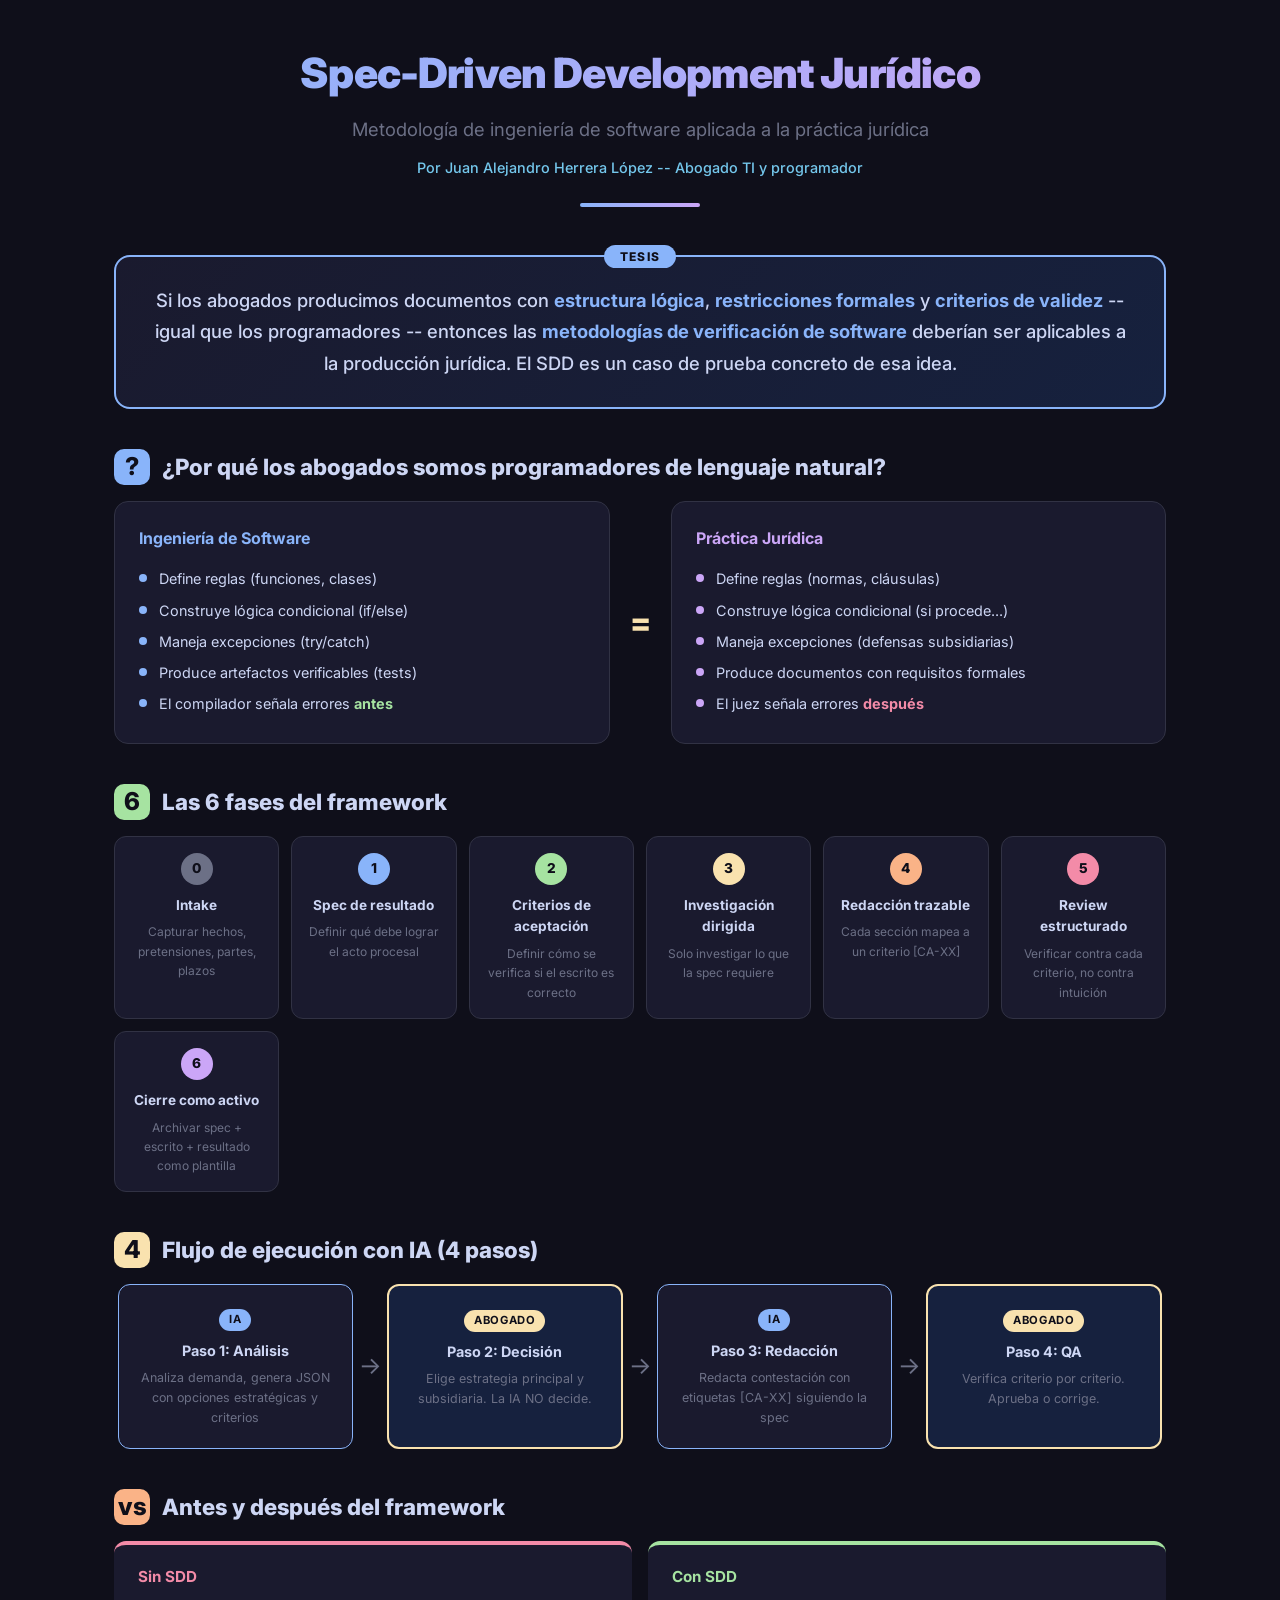
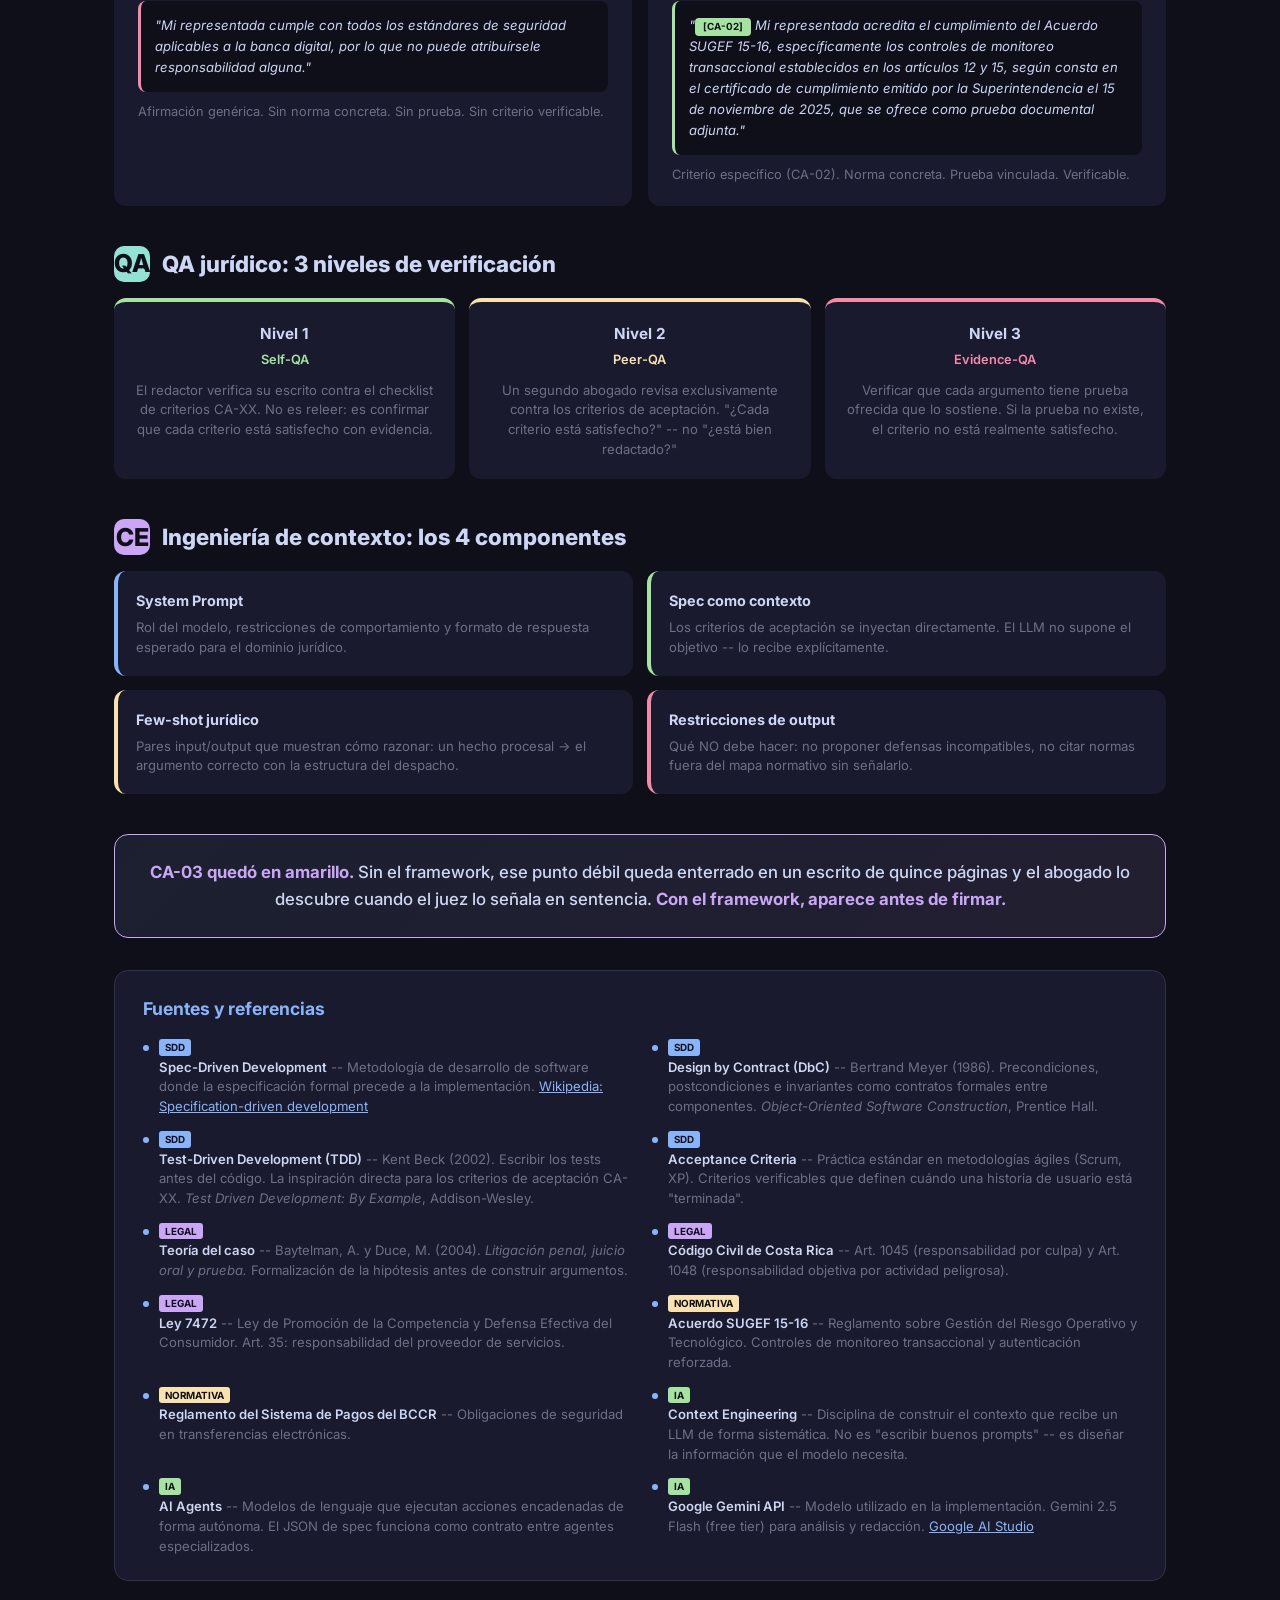
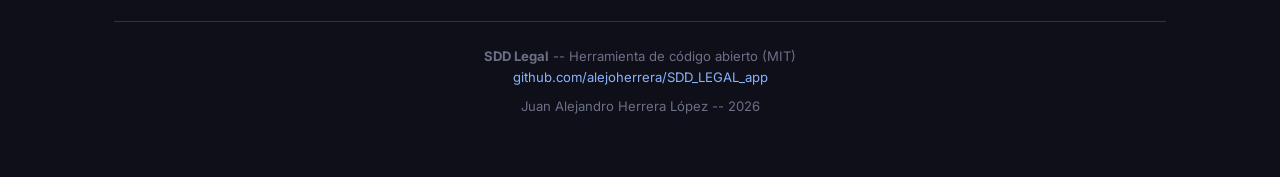
==== infografia_sdd.html @ 8a050e0b "Add detailed SDD infographic with sources Visual HTML infographic covering: thesis, software-law ana" ====
<!DOCTYPE html>
<html lang="es">
<head>
  <meta charset="UTF-8">
  <meta name="viewport" content="width=device-width, initial-scale=1.0">
  <title>Infografía: Spec-Driven Development Jurídico</title>
  <style>
    @import url('https://fonts.googleapis.com/css2?family=Inter:wght@300;400;500;600;700;800;900&display=swap');

    :root {
      --bg: #0f0f1a;
      --card: #1a1a2e;
      --card-alt: #16213e;
      --accent: #89b4fa;
      --accent2: #74c7ec;
      --green: #a6e3a1;
      --yellow: #f9e2af;
      --red: #f38ba8;
      --peach: #fab387;
      --mauve: #cba6f7;
      --teal: #94e2d5;
      --fg: #cdd6f4;
      --fg-dim: #6c7086;
      --border: #313244;
    }

    * { box-sizing: border-box; margin: 0; padding: 0; }

    body {
      font-family: 'Inter', system-ui, sans-serif;
      background: var(--bg);
      color: var(--fg);
      line-height: 1.6;
    }

    .infographic {
      max-width: 1100px;
      margin: 0 auto;
      padding: 40px 24px 60px;
    }

    /* ---- HEADER ---- */
    .header {
      text-align: center;
      margin-bottom: 48px;
      position: relative;
    }

    .header::after {
      content: '';
      display: block;
      width: 120px;
      height: 4px;
      background: linear-gradient(90deg, var(--accent), var(--mauve));
      margin: 24px auto 0;
      border-radius: 2px;
    }

    .header h1 {
      font-size: 2.6em;
      font-weight: 900;
      background: linear-gradient(135deg, var(--accent), var(--mauve));
      -webkit-background-clip: text;
      -webkit-text-fill-color: transparent;
      background-clip: text;
      letter-spacing: -0.02em;
    }

    .header .subtitle {
      font-size: 1.15em;
      color: var(--fg-dim);
      margin-top: 8px;
      font-weight: 400;
    }

    .header .author {
      font-size: 0.9em;
      color: var(--accent2);
      margin-top: 12px;
      font-weight: 500;
    }

    /* ---- SECTION ---- */
    .section {
      margin-bottom: 40px;
    }

    .section-title {
      font-size: 1.4em;
      font-weight: 800;
      margin-bottom: 16px;
      display: flex;
      align-items: center;
      gap: 12px;
    }

    .section-title .icon {
      width: 36px;
      height: 36px;
      border-radius: 10px;
      display: flex;
      align-items: center;
      justify-content: center;
      font-size: 1.1em;
      font-weight: 800;
      flex-shrink: 0;
    }

    /* ---- THESIS BOX ---- */
    .thesis-box {
      background: linear-gradient(135deg, #1a1a2e, #16213e);
      border: 2px solid var(--accent);
      border-radius: 16px;
      padding: 28px 32px;
      margin-bottom: 40px;
      text-align: center;
      position: relative;
    }

    .thesis-box::before {
      content: 'TESIS';
      position: absolute;
      top: -12px;
      left: 50%;
      transform: translateX(-50%);
      background: var(--accent);
      color: var(--bg);
      padding: 2px 16px;
      border-radius: 20px;
      font-size: 0.75em;
      font-weight: 800;
      letter-spacing: 0.1em;
    }

    .thesis-box p {
      font-size: 1.15em;
      font-weight: 500;
      line-height: 1.7;
    }

    .thesis-box strong {
      color: var(--accent);
    }

    /* ---- ANALOGY ---- */
    .analogy {
      display: grid;
      grid-template-columns: 1fr auto 1fr;
      gap: 20px;
      align-items: center;
      margin-bottom: 40px;
    }

    .analogy-card {
      background: var(--card);
      border-radius: 14px;
      padding: 24px;
      border: 1px solid var(--border);
    }

    .analogy-card h3 {
      font-size: 1em;
      font-weight: 700;
      margin-bottom: 12px;
    }

    .analogy-card ul {
      list-style: none;
      font-size: 0.9em;
    }

    .analogy-card ul li {
      padding: 4px 0;
      padding-left: 20px;
      position: relative;
    }

    .analogy-card ul li::before {
      content: '';
      position: absolute;
      left: 0;
      top: 11px;
      width: 8px;
      height: 8px;
      border-radius: 50%;
    }

    .analogy-card.dev ul li::before { background: var(--accent); }
    .analogy-card.law ul li::before { background: var(--mauve); }

    .analogy-equals {
      font-size: 2em;
      font-weight: 800;
      color: var(--yellow);
      text-align: center;
    }

    /* ---- PHASES ---- */
    .phases {
      display: grid;
      grid-template-columns: repeat(auto-fit, minmax(150px, 1fr));
      gap: 12px;
      margin-bottom: 8px;
    }

    .phase-card {
      background: var(--card);
      border-radius: 12px;
      padding: 16px;
      border: 1px solid var(--border);
      text-align: center;
      position: relative;
      transition: transform 0.2s;
    }

    .phase-card:hover { transform: translateY(-3px); }

    .phase-num {
      width: 32px;
      height: 32px;
      border-radius: 50%;
      display: flex;
      align-items: center;
      justify-content: center;
      font-weight: 800;
      font-size: 0.85em;
      margin: 0 auto 10px;
    }

    .phase-card h4 {
      font-size: 0.85em;
      font-weight: 700;
      margin-bottom: 6px;
    }

    .phase-card p {
      font-size: 0.75em;
      color: var(--fg-dim);
    }

    .phase-card:nth-child(1) .phase-num { background: var(--fg-dim); color: var(--bg); }
    .phase-card:nth-child(2) .phase-num { background: var(--accent); color: var(--bg); }
    .phase-card:nth-child(3) .phase-num { background: var(--green); color: var(--bg); }
    .phase-card:nth-child(4) .phase-num { background: var(--yellow); color: var(--bg); }
    .phase-card:nth-child(5) .phase-num { background: var(--peach); color: var(--bg); }
    .phase-card:nth-child(6) .phase-num { background: var(--red); color: var(--bg); }
    .phase-card:nth-child(7) .phase-num { background: var(--mauve); color: var(--bg); }

    /* ---- FLOW ---- */
    .flow {
      display: flex;
      align-items: stretch;
      gap: 0;
      margin: 0;
      flex-wrap: nowrap;
      overflow-x: auto;
    }

    .flow-step {
      flex: 1;
      min-width: 160px;
      padding: 20px 16px;
      text-align: center;
      position: relative;
      border-radius: 12px;
      margin: 0 4px;
    }

    .flow-step.ai { background: var(--card); border: 1px solid var(--accent); }
    .flow-step.human { background: var(--card-alt); border: 2px solid var(--yellow); }

    .flow-step .flow-badge {
      display: inline-block;
      padding: 2px 10px;
      border-radius: 20px;
      font-size: 0.7em;
      font-weight: 700;
      letter-spacing: 0.05em;
      margin-bottom: 8px;
    }

    .flow-step.ai .flow-badge { background: var(--accent); color: var(--bg); }
    .flow-step.human .flow-badge { background: var(--yellow); color: var(--bg); }

    .flow-step h4 { font-size: 0.9em; margin-bottom: 6px; }
    .flow-step p { font-size: 0.78em; color: var(--fg-dim); }

    .flow-arrow {
      display: flex;
      align-items: center;
      font-size: 1.5em;
      color: var(--fg-dim);
      padding: 0 2px;
      flex-shrink: 0;
    }

    /* ---- QA LEVELS ---- */
    .qa-levels {
      display: grid;
      grid-template-columns: repeat(3, 1fr);
      gap: 14px;
    }

    .qa-card {
      background: var(--card);
      border-radius: 12px;
      padding: 20px;
      border-top: 4px solid;
      text-align: center;
    }

    .qa-card:nth-child(1) { border-color: var(--green); }
    .qa-card:nth-child(2) { border-color: var(--yellow); }
    .qa-card:nth-child(3) { border-color: var(--red); }

    .qa-card h4 {
      font-size: 0.95em;
      font-weight: 700;
      margin-bottom: 4px;
    }

    .qa-card .qa-name {
      font-size: 0.8em;
      font-weight: 600;
      margin-bottom: 10px;
    }

    .qa-card:nth-child(1) .qa-name { color: var(--green); }
    .qa-card:nth-child(2) .qa-name { color: var(--yellow); }
    .qa-card:nth-child(3) .qa-name { color: var(--red); }

    .qa-card p {
      font-size: 0.82em;
      color: var(--fg-dim);
      line-height: 1.5;
    }

    /* ---- COMPARISON ---- */
    .comparison {
      display: grid;
      grid-template-columns: 1fr 1fr;
      gap: 16px;
    }

    .comp-card {
      background: var(--card);
      border-radius: 12px;
      padding: 20px 24px;
      border-top: 4px solid;
    }

    .comp-card.bad { border-color: var(--red); }
    .comp-card.good { border-color: var(--green); }

    .comp-card h4 {
      font-size: 0.95em;
      font-weight: 700;
      margin-bottom: 12px;
    }

    .comp-card.bad h4 { color: var(--red); }
    .comp-card.good h4 { color: var(--green); }

    .comp-card .example {
      background: var(--bg);
      border-radius: 8px;
      padding: 14px;
      font-size: 0.82em;
      line-height: 1.6;
      border-left: 3px solid var(--border);
      font-style: italic;
    }

    .comp-card.bad .example { border-left-color: var(--red); }
    .comp-card.good .example { border-left-color: var(--green); }

    .comp-card .tag {
      display: inline-block;
      padding: 1px 8px;
      border-radius: 4px;
      font-size: 0.75em;
      font-weight: 700;
      font-style: normal;
      background: var(--green);
      color: var(--bg);
    }

    /* ---- CONTEXT ENGINEERING ---- */
    .ce-grid {
      display: grid;
      grid-template-columns: repeat(2, 1fr);
      gap: 14px;
    }

    .ce-card {
      background: var(--card);
      border-radius: 12px;
      padding: 18px;
      border-left: 4px solid;
    }

    .ce-card:nth-child(1) { border-color: var(--accent); }
    .ce-card:nth-child(2) { border-color: var(--green); }
    .ce-card:nth-child(3) { border-color: var(--yellow); }
    .ce-card:nth-child(4) { border-color: var(--red); }

    .ce-card h4 {
      font-size: 0.9em;
      font-weight: 700;
      margin-bottom: 6px;
    }

    .ce-card p {
      font-size: 0.82em;
      color: var(--fg-dim);
      line-height: 1.5;
    }

    /* ---- KEY INSIGHT ---- */
    .insight {
      background: linear-gradient(135deg, rgba(137,180,250,0.1), rgba(203,166,247,0.1));
      border: 1px solid var(--mauve);
      border-radius: 14px;
      padding: 24px 28px;
      margin: 32px 0;
      text-align: center;
    }

    .insight p {
      font-size: 1.05em;
      font-weight: 500;
    }

    .insight strong { color: var(--mauve); }

    /* ---- SOURCES ---- */
    .sources {
      background: var(--card);
      border-radius: 14px;
      padding: 24px 28px;
      border: 1px solid var(--border);
    }

    .sources h3 {
      font-size: 1.1em;
      font-weight: 700;
      margin-bottom: 14px;
      color: var(--accent);
    }

    .sources-grid {
      display: grid;
      grid-template-columns: repeat(2, 1fr);
      gap: 12px 24px;
    }

    .source-item {
      font-size: 0.82em;
      line-height: 1.5;
      padding-left: 16px;
      position: relative;
      color: var(--fg-dim);
    }

    .source-item::before {
      content: '';
      position: absolute;
      left: 0;
      top: 8px;
      width: 6px;
      height: 6px;
      border-radius: 50%;
      background: var(--accent);
    }

    .source-item strong {
      color: var(--fg);
      font-weight: 600;
    }

    .source-item .source-cat {
      display: inline-block;
      padding: 1px 6px;
      border-radius: 3px;
      font-size: 0.75em;
      font-weight: 700;
      margin-bottom: 2px;
    }

    .cat-sdd { background: var(--accent); color: var(--bg); }
    .cat-legal { background: var(--mauve); color: var(--bg); }
    .cat-ia { background: var(--green); color: var(--bg); }
    .cat-norm { background: var(--yellow); color: var(--bg); }

    /* ---- FOOTER ---- */
    .footer {
      text-align: center;
      margin-top: 40px;
      padding-top: 24px;
      border-top: 1px solid var(--border);
      color: var(--fg-dim);
      font-size: 0.82em;
    }

    .footer a { color: var(--accent); text-decoration: none; }
    .footer a:hover { text-decoration: underline; }

    /* ---- RESPONSIVE ---- */
    @media (max-width: 768px) {
      .analogy { grid-template-columns: 1fr; }
      .analogy-equals { transform: rotate(90deg); }
      .comparison { grid-template-columns: 1fr; }
      .qa-levels { grid-template-columns: 1fr; }
      .ce-grid { grid-template-columns: 1fr; }
      .sources-grid { grid-template-columns: 1fr; }
      .flow { flex-direction: column; }
      .flow-arrow { transform: rotate(90deg); justify-content: center; }
      .header h1 { font-size: 1.8em; }
    }

    /* ---- PRINT ---- */
    @media print {
      body { background: #fff; color: #1a1a1a; }
      .infographic { padding: 20px 0; }
      .header h1 { -webkit-text-fill-color: #1a1a2e; }
      .thesis-box, .insight { border-color: #333; }
      .phase-card, .qa-card, .ce-card, .comp-card, .analogy-card, .sources {
        background: #f5f5f5;
        border-color: #ccc;
      }
    }
  </style>
</head>
<body>
  <div class="infographic">

    <!-- HEADER -->
    <div class="header">
      <h1>Spec-Driven Development Jurídico</h1>
      <p class="subtitle">Metodología de ingeniería de software aplicada a la práctica jurídica</p>
      <p class="author">Por Juan Alejandro Herrera López -- Abogado TI y programador</p>
    </div>

    <!-- THESIS -->
    <div class="thesis-box">
      <p>Si los abogados producimos documentos con <strong>estructura lógica</strong>,
        <strong>restricciones formales</strong> y <strong>criterios de validez</strong>
        -- igual que los programadores -- entonces las <strong>metodologías de verificación
        de software</strong> deberían ser aplicables a la producción jurídica.
        El SDD es un caso de prueba concreto de esa idea.</p>
    </div>

    <!-- ANALOGY -->
    <div class="section">
      <div class="section-title">
        <span class="icon" style="background:var(--accent);color:var(--bg);">?</span>
        ¿Por qué los abogados somos programadores de lenguaje natural?
      </div>
      <div class="analogy">
        <div class="analogy-card dev">
          <h3 style="color:var(--accent)">Ingeniería de Software</h3>
          <ul>
            <li>Define reglas (funciones, clases)</li>
            <li>Construye lógica condicional (if/else)</li>
            <li>Maneja excepciones (try/catch)</li>
            <li>Produce artefactos verificables (tests)</li>
            <li>El compilador señala errores <strong style="color:var(--green)">antes</strong></li>
          </ul>
        </div>
        <div class="analogy-equals">=</div>
        <div class="analogy-card law">
          <h3 style="color:var(--mauve)">Práctica Jurídica</h3>
          <ul>
            <li>Define reglas (normas, cláusulas)</li>
            <li>Construye lógica condicional (si procede...)</li>
            <li>Maneja excepciones (defensas subsidiarias)</li>
            <li>Produce documentos con requisitos formales</li>
            <li>El juez señala errores <strong style="color:var(--red)">después</strong></li>
          </ul>
        </div>
      </div>
    </div>

    <!-- 6 PHASES -->
    <div class="section">
      <div class="section-title">
        <span class="icon" style="background:var(--green);color:var(--bg);">6</span>
        Las 6 fases del framework
      </div>
      <div class="phases">
        <div class="phase-card">
          <div class="phase-num">0</div>
          <h4>Intake</h4>
          <p>Capturar hechos, pretensiones, partes, plazos</p>
        </div>
        <div class="phase-card">
          <div class="phase-num">1</div>
          <h4>Spec de resultado</h4>
          <p>Definir qué debe lograr el acto procesal</p>
        </div>
        <div class="phase-card">
          <div class="phase-num">2</div>
          <h4>Criterios de aceptación</h4>
          <p>Definir cómo se verifica si el escrito es correcto</p>
        </div>
        <div class="phase-card">
          <div class="phase-num">3</div>
          <h4>Investigación dirigida</h4>
          <p>Solo investigar lo que la spec requiere</p>
        </div>
        <div class="phase-card">
          <div class="phase-num">4</div>
          <h4>Redacción trazable</h4>
          <p>Cada sección mapea a un criterio [CA-XX]</p>
        </div>
        <div class="phase-card">
          <div class="phase-num">5</div>
          <h4>Review estructurado</h4>
          <p>Verificar contra cada criterio, no contra intuición</p>
        </div>
        <div class="phase-card">
          <div class="phase-num">6</div>
          <h4>Cierre como activo</h4>
          <p>Archivar spec + escrito + resultado como plantilla</p>
        </div>
      </div>
    </div>

    <!-- FLOW WITH AI -->
    <div class="section">
      <div class="section-title">
        <span class="icon" style="background:var(--yellow);color:var(--bg);">4</span>
        Flujo de ejecución con IA (4 pasos)
      </div>
      <div class="flow">
        <div class="flow-step ai">
          <span class="flow-badge">IA</span>
          <h4>Paso 1: Análisis</h4>
          <p>Analiza demanda, genera JSON con opciones estratégicas y criterios</p>
        </div>
        <div class="flow-arrow">-></div>
        <div class="flow-step human">
          <span class="flow-badge">ABOGADO</span>
          <h4>Paso 2: Decisión</h4>
          <p>Elige estrategia principal y subsidiaria. La IA NO decide.</p>
        </div>
        <div class="flow-arrow">-></div>
        <div class="flow-step ai">
          <span class="flow-badge">IA</span>
          <h4>Paso 3: Redacción</h4>
          <p>Redacta contestación con etiquetas [CA-XX] siguiendo la spec</p>
        </div>
        <div class="flow-arrow">-></div>
        <div class="flow-step human">
          <span class="flow-badge">ABOGADO</span>
          <h4>Paso 4: QA</h4>
          <p>Verifica criterio por criterio. Aprueba o corrige.</p>
        </div>
      </div>
    </div>

    <!-- BEFORE/AFTER -->
    <div class="section">
      <div class="section-title">
        <span class="icon" style="background:var(--peach);color:var(--bg);">vs</span>
        Antes y después del framework
      </div>
      <div class="comparison">
        <div class="comp-card bad">
          <h4>Sin SDD</h4>
          <div class="example">
            "Mi representada cumple con todos los estándares de
            seguridad aplicables a la banca digital, por lo que
            no puede atribuírsele responsabilidad alguna."
          </div>
          <p style="font-size:0.8em;color:var(--fg-dim);margin-top:10px">
            Afirmación genérica. Sin norma concreta. Sin prueba. Sin criterio verificable.
          </p>
        </div>
        <div class="comp-card good">
          <h4>Con SDD</h4>
          <div class="example">
            "<span class="tag">[CA-02]</span> Mi representada acredita el cumplimiento
            del Acuerdo SUGEF 15-16, específicamente los controles de monitoreo
            transaccional establecidos en los artículos 12 y 15, según consta en
            el certificado de cumplimiento emitido por la Superintendencia el
            15 de noviembre de 2025, que se ofrece como prueba documental adjunta."
          </div>
          <p style="font-size:0.8em;color:var(--fg-dim);margin-top:10px">
            Criterio específico (CA-02). Norma concreta. Prueba vinculada. Verificable.
          </p>
        </div>
      </div>
    </div>

    <!-- QA LEVELS -->
    <div class="section">
      <div class="section-title">
        <span class="icon" style="background:var(--teal);color:var(--bg);">QA</span>
        QA jurídico: 3 niveles de verificación
      </div>
      <div class="qa-levels">
        <div class="qa-card">
          <h4>Nivel 1</h4>
          <div class="qa-name">Self-QA</div>
          <p>El redactor verifica su escrito contra el checklist de criterios CA-XX.
            No es releer: es confirmar que cada criterio está satisfecho con evidencia.</p>
        </div>
        <div class="qa-card">
          <h4>Nivel 2</h4>
          <div class="qa-name">Peer-QA</div>
          <p>Un segundo abogado revisa exclusivamente contra los criterios de aceptación.
            "¿Cada criterio está satisfecho?" -- no "¿está bien redactado?"</p>
        </div>
        <div class="qa-card">
          <h4>Nivel 3</h4>
          <div class="qa-name">Evidence-QA</div>
          <p>Verificar que cada argumento tiene prueba ofrecida que lo sostiene.
            Si la prueba no existe, el criterio no está realmente satisfecho.</p>
        </div>
      </div>
    </div>

    <!-- CONTEXT ENGINEERING -->
    <div class="section">
      <div class="section-title">
        <span class="icon" style="background:var(--mauve);color:var(--bg);">CE</span>
        Ingeniería de contexto: los 4 componentes
      </div>
      <div class="ce-grid">
        <div class="ce-card">
          <h4>System Prompt</h4>
          <p>Rol del modelo, restricciones de comportamiento y formato de respuesta esperado para el dominio jurídico.</p>
        </div>
        <div class="ce-card">
          <h4>Spec como contexto</h4>
          <p>Los criterios de aceptación se inyectan directamente. El LLM no supone el objetivo -- lo recibe explícitamente.</p>
        </div>
        <div class="ce-card">
          <h4>Few-shot jurídico</h4>
          <p>Pares input/output que muestran cómo razonar: un hecho procesal -> el argumento correcto con la estructura del despacho.</p>
        </div>
        <div class="ce-card">
          <h4>Restricciones de output</h4>
          <p>Qué NO debe hacer: no proponer defensas incompatibles, no citar normas fuera del mapa normativo sin señalarlo.</p>
        </div>
      </div>
    </div>

    <!-- KEY INSIGHT -->
    <div class="insight">
      <p><strong>CA-03 quedó en amarillo.</strong> Sin el framework, ese punto débil queda enterrado
        en un escrito de quince páginas y el abogado lo descubre cuando el juez lo señala en sentencia.
        <strong>Con el framework, aparece antes de firmar.</strong></p>
    </div>

    <!-- SOURCES -->
    <div class="sources">
      <h3>Fuentes y referencias</h3>
      <div class="sources-grid">
        <div class="source-item">
          <span class="source-cat cat-sdd">SDD</span><br>
          <strong>Spec-Driven Development</strong> -- Metodología de desarrollo de software donde la especificación formal precede a la implementación.
          <a href="https://en.wikipedia.org/wiki/Specification-driven_development" target="_blank" style="color:var(--accent)">Wikipedia: Specification-driven development</a>
        </div>
        <div class="source-item">
          <span class="source-cat cat-sdd">SDD</span><br>
          <strong>Design by Contract (DbC)</strong> -- Bertrand Meyer (1986). Precondiciones, postcondiciones e invariantes como contratos formales entre componentes.
          <em>Object-Oriented Software Construction</em>, Prentice Hall.
        </div>
        <div class="source-item">
          <span class="source-cat cat-sdd">SDD</span><br>
          <strong>Test-Driven Development (TDD)</strong> -- Kent Beck (2002). Escribir los tests antes del código. La inspiración directa para los criterios de aceptación CA-XX.
          <em>Test Driven Development: By Example</em>, Addison-Wesley.
        </div>
        <div class="source-item">
          <span class="source-cat cat-sdd">SDD</span><br>
          <strong>Acceptance Criteria</strong> -- Práctica estándar en metodologías ágiles (Scrum, XP). Criterios verificables que definen cuándo una historia de usuario está "terminada".
        </div>
        <div class="source-item">
          <span class="source-cat cat-legal">LEGAL</span><br>
          <strong>Teoría del caso</strong> -- Baytelman, A. y Duce, M. (2004). <em>Litigación penal, juicio oral y prueba.</em> Formalización de la hipótesis antes de construir argumentos.
        </div>
        <div class="source-item">
          <span class="source-cat cat-legal">LEGAL</span><br>
          <strong>Código Civil de Costa Rica</strong> -- Art. 1045 (responsabilidad por culpa) y Art. 1048 (responsabilidad objetiva por actividad peligrosa).
        </div>
        <div class="source-item">
          <span class="source-cat cat-legal">LEGAL</span><br>
          <strong>Ley 7472</strong> -- Ley de Promoción de la Competencia y Defensa Efectiva del Consumidor. Art. 35: responsabilidad del proveedor de servicios.
        </div>
        <div class="source-item">
          <span class="source-cat cat-norm">NORMATIVA</span><br>
          <strong>Acuerdo SUGEF 15-16</strong> -- Reglamento sobre Gestión del Riesgo Operativo y Tecnológico. Controles de monitoreo transaccional y autenticación reforzada.
        </div>
        <div class="source-item">
          <span class="source-cat cat-norm">NORMATIVA</span><br>
          <strong>Reglamento del Sistema de Pagos del BCCR</strong> -- Obligaciones de seguridad en transferencias electrónicas.
        </div>
        <div class="source-item">
          <span class="source-cat cat-ia">IA</span><br>
          <strong>Context Engineering</strong> -- Disciplina de construir el contexto que recibe un LLM de forma sistemática. No es "escribir buenos prompts" -- es diseñar la información que el modelo necesita.
        </div>
        <div class="source-item">
          <span class="source-cat cat-ia">IA</span><br>
          <strong>AI Agents</strong> -- Modelos de lenguaje que ejecutan acciones encadenadas de forma autónoma. El JSON de spec funciona como contrato entre agentes especializados.
        </div>
        <div class="source-item">
          <span class="source-cat cat-ia">IA</span><br>
          <strong>Google Gemini API</strong> -- Modelo utilizado en la implementación. Gemini 2.5 Flash (free tier) para análisis y redacción.
          <a href="https://aistudio.google.com" target="_blank" style="color:var(--accent)">Google AI Studio</a>
        </div>
      </div>
    </div>

    <!-- FOOTER -->
    <div class="footer">
      <p><strong>SDD Legal</strong> -- Herramienta de código abierto (MIT)</p>
      <p><a href="https://github.com/alejoherrera/SDD_LEGAL_app">github.com/alejoherrera/SDD_LEGAL_app</a></p>
      <p style="margin-top:8px">Juan Alejandro Herrera López -- 2026</p>
    </div>

  </div>
</body>
</html>
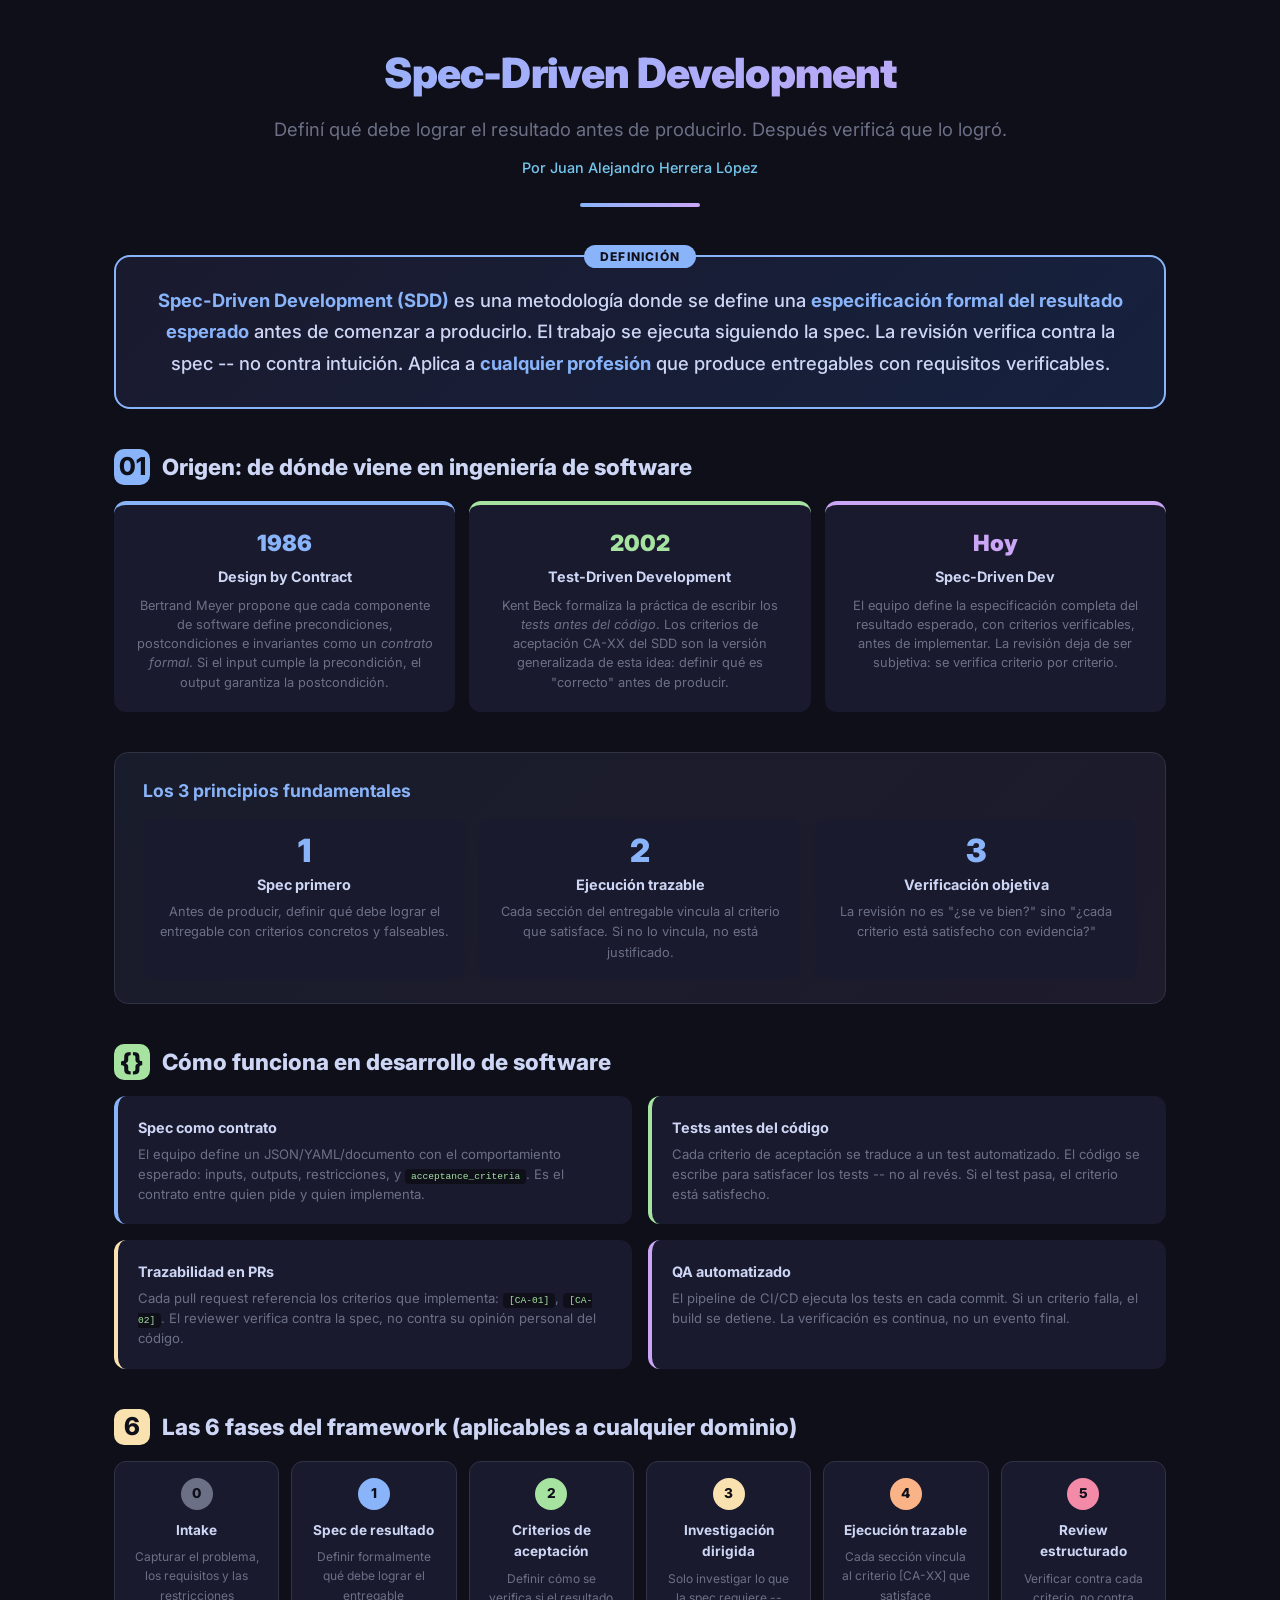
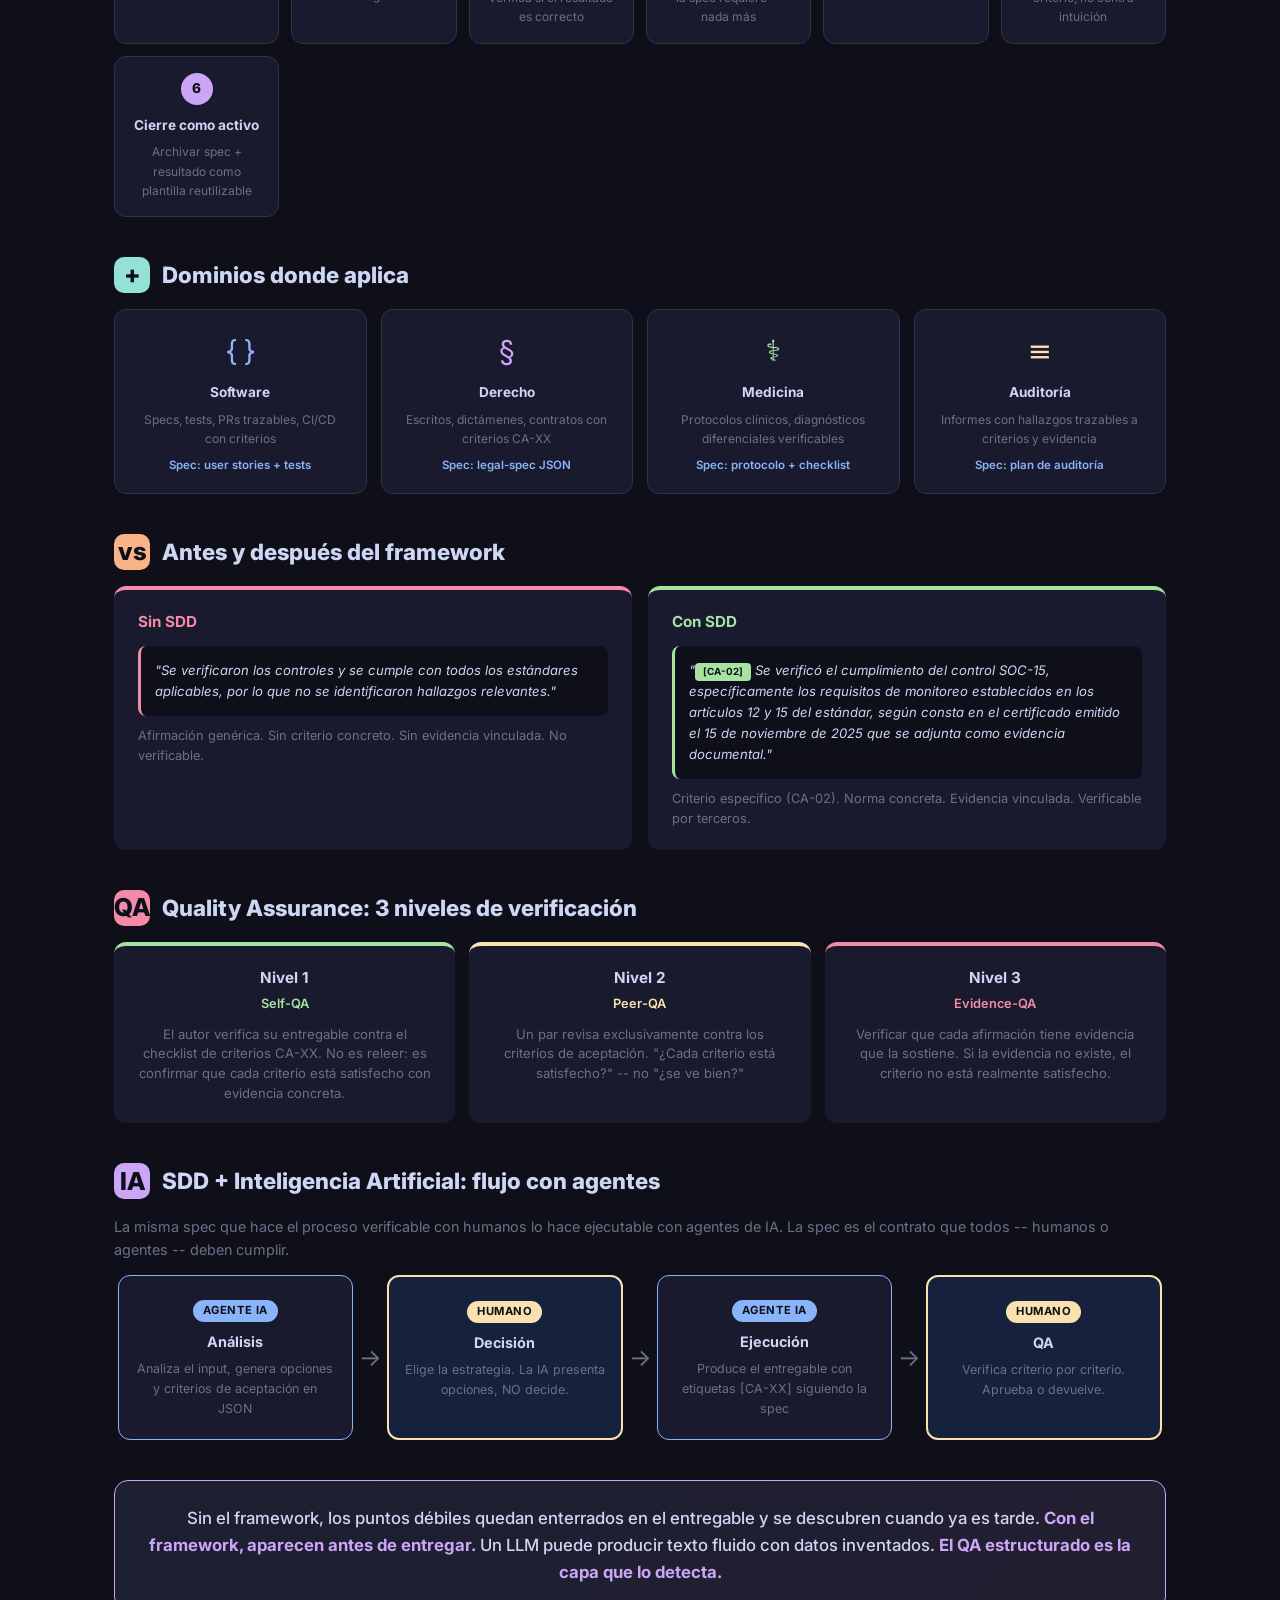
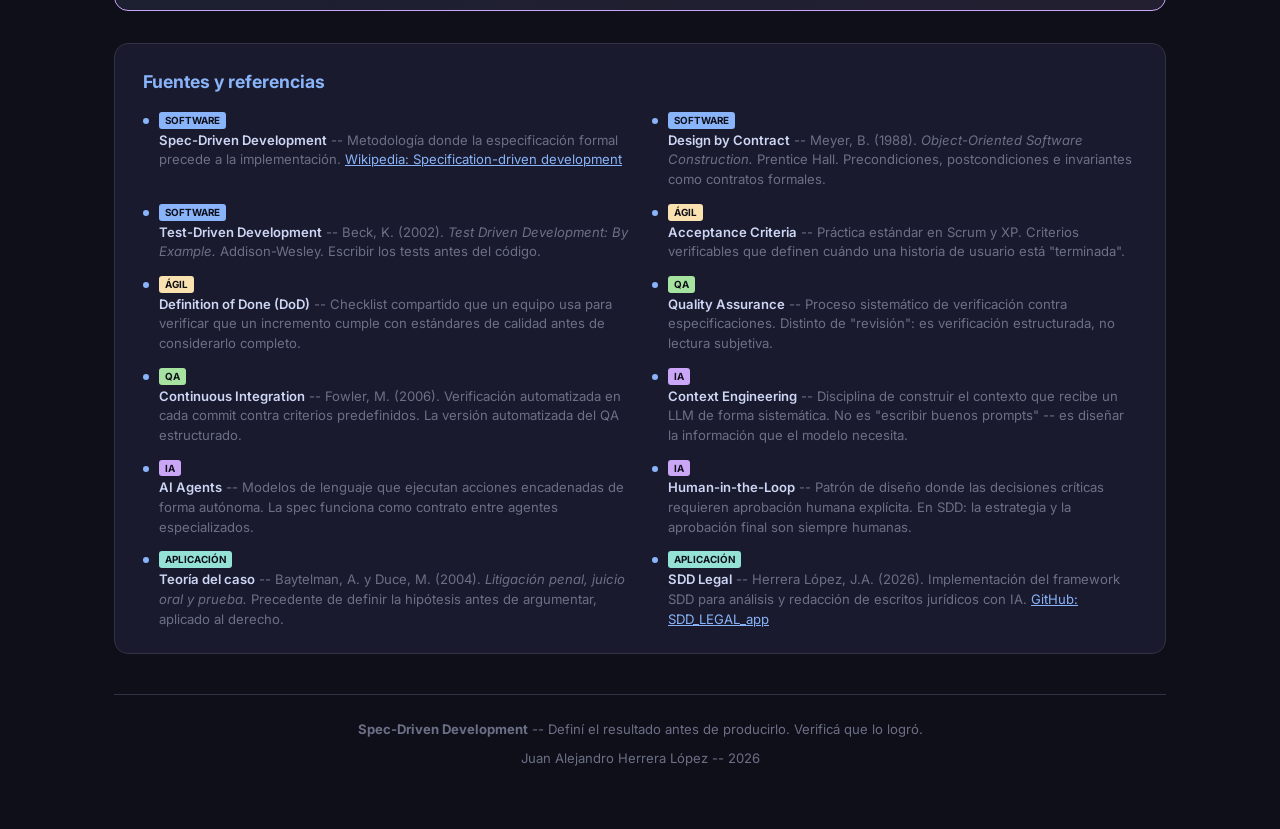
==== commit 1401f923: "Rewrite infographic as general SDD methodology for any profession No longer law-specific. Covers: or" ====
--- a/infografia_sdd.html
+++ b/infografia_sdd.html
@@ -3,7 +3,7 @@
 <head>
   <meta charset="UTF-8">
   <meta name="viewport" content="width=device-width, initial-scale=1.0">
-  <title>Infografía: Spec-Driven Development Jurídico</title>
+  <title>Infografía: ¿Qué es Spec-Driven Development?</title>
   <style>
     @import url('https://fonts.googleapis.com/css2?family=Inter:wght@300;400;500;600;700;800;900&display=swap');
 
@@ -106,8 +106,8 @@
       flex-shrink: 0;
     }
 
-    /* ---- THESIS BOX ---- */
-    .thesis-box {
+    /* ---- DEFINITION BOX ---- */
+    .def-box {
       background: linear-gradient(135deg, #1a1a2e, #16213e);
       border: 2px solid var(--accent);
       border-radius: 16px;
@@ -117,8 +117,8 @@
       position: relative;
     }
 
-    .thesis-box::before {
-      content: 'TESIS';
+    .def-box::before {
+      content: 'DEFINICIÓN';
       position: absolute;
       top: -12px;
       left: 50%;
@@ -132,67 +132,103 @@
       letter-spacing: 0.1em;
     }
 
-    .thesis-box p {
+    .def-box p {
       font-size: 1.15em;
       font-weight: 500;
       line-height: 1.7;
     }
 
-    .thesis-box strong {
+    .def-box strong {
       color: var(--accent);
     }
 
-    /* ---- ANALOGY ---- */
-    .analogy {
+    /* ---- ORIGIN TIMELINE ---- */
+    .origin-cards {
       display: grid;
-      grid-template-columns: 1fr auto 1fr;
-      gap: 20px;
-      align-items: center;
+      grid-template-columns: repeat(3, 1fr);
+      gap: 14px;
+      margin-bottom: 12px;
+    }
+
+    .origin-card {
+      background: var(--card);
+      border-radius: 12px;
+      padding: 20px;
+      border-top: 4px solid;
+      text-align: center;
+    }
+
+    .origin-card .year {
+      font-size: 1.4em;
+      font-weight: 900;
+      margin-bottom: 4px;
+    }
+
+    .origin-card h4 {
+      font-size: 0.9em;
+      font-weight: 700;
+      margin-bottom: 8px;
+    }
+
+    .origin-card p {
+      font-size: 0.8em;
+      color: var(--fg-dim);
+      line-height: 1.5;
+    }
+
+    .origin-card:nth-child(1) { border-color: var(--accent); }
+    .origin-card:nth-child(1) .year { color: var(--accent); }
+    .origin-card:nth-child(2) { border-color: var(--green); }
+    .origin-card:nth-child(2) .year { color: var(--green); }
+    .origin-card:nth-child(3) { border-color: var(--mauve); }
+    .origin-card:nth-child(3) .year { color: var(--mauve); }
+
+    /* ---- PRINCIPLE CARDS ---- */
+    .principle-box {
+      background: linear-gradient(135deg, rgba(137,180,250,0.08), rgba(203,166,247,0.08));
+      border: 1px solid var(--border);
+      border-radius: 14px;
+      padding: 24px 28px;
       margin-bottom: 40px;
     }
 
-    .analogy-card {
+    .principle-box h3 {
+      font-size: 1.1em;
+      font-weight: 700;
+      margin-bottom: 14px;
+      color: var(--accent);
+    }
+
+    .principles {
+      display: grid;
+      grid-template-columns: repeat(3, 1fr);
+      gap: 14px;
+    }
+
+    .principle {
+      text-align: center;
+      padding: 16px;
       background: var(--card);
-      border-radius: 14px;
-      padding: 24px;
-      border: 1px solid var(--border);
-    }
-
-    .analogy-card h3 {
-      font-size: 1em;
+      border-radius: 10px;
+    }
+
+    .principle .p-num {
+      font-size: 2em;
+      font-weight: 900;
+      color: var(--accent);
+      line-height: 1;
+      margin-bottom: 6px;
+    }
+
+    .principle h4 {
+      font-size: 0.9em;
       font-weight: 700;
-      margin-bottom: 12px;
-    }
-
-    .analogy-card ul {
-      list-style: none;
-      font-size: 0.9em;
-    }
-
-    .analogy-card ul li {
-      padding: 4px 0;
-      padding-left: 20px;
-      position: relative;
-    }
-
-    .analogy-card ul li::before {
-      content: '';
-      position: absolute;
-      left: 0;
-      top: 11px;
-      width: 8px;
-      height: 8px;
-      border-radius: 50%;
-    }
-
-    .analogy-card.dev ul li::before { background: var(--accent); }
-    .analogy-card.law ul li::before { background: var(--mauve); }
-
-    .analogy-equals {
-      font-size: 2em;
-      font-weight: 800;
-      color: var(--yellow);
-      text-align: center;
+      margin-bottom: 6px;
+    }
+
+    .principle p {
+      font-size: 0.8em;
+      color: var(--fg-dim);
     }
 
     /* ---- PHASES ---- */
@@ -209,7 +245,6 @@
       padding: 16px;
       border: 1px solid var(--border);
       text-align: center;
-      position: relative;
       transition: transform 0.2s;
     }
 
@@ -227,16 +262,8 @@
       margin: 0 auto 10px;
     }
 
-    .phase-card h4 {
-      font-size: 0.85em;
-      font-weight: 700;
-      margin-bottom: 6px;
-    }
-
-    .phase-card p {
-      font-size: 0.75em;
-      color: var(--fg-dim);
-    }
+    .phase-card h4 { font-size: 0.85em; font-weight: 700; margin-bottom: 6px; }
+    .phase-card p { font-size: 0.75em; color: var(--fg-dim); }
 
     .phase-card:nth-child(1) .phase-num { background: var(--fg-dim); color: var(--bg); }
     .phase-card:nth-child(2) .phase-num { background: var(--accent); color: var(--bg); }
@@ -246,93 +273,61 @@
     .phase-card:nth-child(6) .phase-num { background: var(--red); color: var(--bg); }
     .phase-card:nth-child(7) .phase-num { background: var(--mauve); color: var(--bg); }
 
-    /* ---- FLOW ---- */
-    .flow {
-      display: flex;
-      align-items: stretch;
-      gap: 0;
-      margin: 0;
-      flex-wrap: nowrap;
-      overflow-x: auto;
-    }
-
-    .flow-step {
-      flex: 1;
-      min-width: 160px;
-      padding: 20px 16px;
-      text-align: center;
-      position: relative;
-      border-radius: 12px;
-      margin: 0 4px;
-    }
-
-    .flow-step.ai { background: var(--card); border: 1px solid var(--accent); }
-    .flow-step.human { background: var(--card-alt); border: 2px solid var(--yellow); }
-
-    .flow-step .flow-badge {
-      display: inline-block;
-      padding: 2px 10px;
-      border-radius: 20px;
-      font-size: 0.7em;
-      font-weight: 700;
-      letter-spacing: 0.05em;
-      margin-bottom: 8px;
-    }
-
-    .flow-step.ai .flow-badge { background: var(--accent); color: var(--bg); }
-    .flow-step.human .flow-badge { background: var(--yellow); color: var(--bg); }
-
-    .flow-step h4 { font-size: 0.9em; margin-bottom: 6px; }
-    .flow-step p { font-size: 0.78em; color: var(--fg-dim); }
-
-    .flow-arrow {
-      display: flex;
-      align-items: center;
-      font-size: 1.5em;
-      color: var(--fg-dim);
-      padding: 0 2px;
-      flex-shrink: 0;
-    }
-
-    /* ---- QA LEVELS ---- */
-    .qa-levels {
+    /* ---- SOFTWARE SECTION ---- */
+    .sw-grid {
       display: grid;
-      grid-template-columns: repeat(3, 1fr);
-      gap: 14px;
-    }
-
-    .qa-card {
+      grid-template-columns: 1fr 1fr;
+      gap: 16px;
+    }
+
+    .sw-card {
       background: var(--card);
       border-radius: 12px;
       padding: 20px;
-      border-top: 4px solid;
+      border-left: 4px solid;
+    }
+
+    .sw-card h4 { font-size: 0.9em; font-weight: 700; margin-bottom: 6px; }
+    .sw-card p { font-size: 0.82em; color: var(--fg-dim); line-height: 1.5; }
+    .sw-card code { background: var(--bg); padding: 2px 6px; border-radius: 4px; font-size: 0.9em; color: var(--green); }
+
+    .sw-card:nth-child(1) { border-color: var(--accent); }
+    .sw-card:nth-child(2) { border-color: var(--green); }
+    .sw-card:nth-child(3) { border-color: var(--yellow); }
+    .sw-card:nth-child(4) { border-color: var(--mauve); }
+
+    /* ---- DOMAINS ---- */
+    .domains {
+      display: grid;
+      grid-template-columns: repeat(4, 1fr);
+      gap: 14px;
+    }
+
+    .domain-card {
+      background: var(--card);
+      border-radius: 12px;
+      padding: 18px;
       text-align: center;
-    }
-
-    .qa-card:nth-child(1) { border-color: var(--green); }
-    .qa-card:nth-child(2) { border-color: var(--yellow); }
-    .qa-card:nth-child(3) { border-color: var(--red); }
-
-    .qa-card h4 {
-      font-size: 0.95em;
-      font-weight: 700;
-      margin-bottom: 4px;
-    }
-
-    .qa-card .qa-name {
-      font-size: 0.8em;
+      border: 1px solid var(--border);
+      transition: transform 0.2s;
+    }
+
+    .domain-card:hover { transform: translateY(-3px); }
+
+    .domain-card .domain-icon {
+      font-size: 1.8em;
+      margin-bottom: 8px;
+    }
+
+    .domain-card h4 { font-size: 0.85em; font-weight: 700; margin-bottom: 6px; }
+
+    .domain-card p { font-size: 0.75em; color: var(--fg-dim); }
+
+    .domain-card .domain-spec {
+      margin-top: 8px;
+      font-size: 0.72em;
+      color: var(--accent);
       font-weight: 600;
-      margin-bottom: 10px;
-    }
-
-    .qa-card:nth-child(1) .qa-name { color: var(--green); }
-    .qa-card:nth-child(2) .qa-name { color: var(--yellow); }
-    .qa-card:nth-child(3) .qa-name { color: var(--red); }
-
-    .qa-card p {
-      font-size: 0.82em;
-      color: var(--fg-dim);
-      line-height: 1.5;
     }
 
     /* ---- COMPARISON ---- */
@@ -351,15 +346,10 @@
 
     .comp-card.bad { border-color: var(--red); }
     .comp-card.good { border-color: var(--green); }
-
-    .comp-card h4 {
-      font-size: 0.95em;
-      font-weight: 700;
-      margin-bottom: 12px;
-    }
-
     .comp-card.bad h4 { color: var(--red); }
     .comp-card.good h4 { color: var(--green); }
+
+    .comp-card h4 { font-size: 0.95em; font-weight: 700; margin-bottom: 12px; }
 
     .comp-card .example {
       background: var(--bg);
@@ -385,38 +375,87 @@
       color: var(--bg);
     }
 
-    /* ---- CONTEXT ENGINEERING ---- */
-    .ce-grid {
+    .comp-card .note {
+      font-size: 0.8em;
+      color: var(--fg-dim);
+      margin-top: 10px;
+    }
+
+    /* ---- QA LEVELS ---- */
+    .qa-levels {
       display: grid;
-      grid-template-columns: repeat(2, 1fr);
+      grid-template-columns: repeat(3, 1fr);
       gap: 14px;
     }
 
-    .ce-card {
+    .qa-card {
       background: var(--card);
       border-radius: 12px;
-      padding: 18px;
-      border-left: 4px solid;
-    }
-
-    .ce-card:nth-child(1) { border-color: var(--accent); }
-    .ce-card:nth-child(2) { border-color: var(--green); }
-    .ce-card:nth-child(3) { border-color: var(--yellow); }
-    .ce-card:nth-child(4) { border-color: var(--red); }
-
-    .ce-card h4 {
-      font-size: 0.9em;
+      padding: 20px;
+      border-top: 4px solid;
+      text-align: center;
+    }
+
+    .qa-card:nth-child(1) { border-color: var(--green); }
+    .qa-card:nth-child(2) { border-color: var(--yellow); }
+    .qa-card:nth-child(3) { border-color: var(--red); }
+
+    .qa-card h4 { font-size: 0.95em; font-weight: 700; margin-bottom: 4px; }
+
+    .qa-card .qa-name { font-size: 0.8em; font-weight: 600; margin-bottom: 10px; }
+    .qa-card:nth-child(1) .qa-name { color: var(--green); }
+    .qa-card:nth-child(2) .qa-name { color: var(--yellow); }
+    .qa-card:nth-child(3) .qa-name { color: var(--red); }
+
+    .qa-card p { font-size: 0.82em; color: var(--fg-dim); line-height: 1.5; }
+
+    /* ---- FLOW ---- */
+    .flow {
+      display: flex;
+      align-items: stretch;
+      gap: 0;
+      flex-wrap: nowrap;
+      overflow-x: auto;
+    }
+
+    .flow-step {
+      flex: 1;
+      min-width: 160px;
+      padding: 20px 16px;
+      text-align: center;
+      border-radius: 12px;
+      margin: 0 4px;
+    }
+
+    .flow-step.ai { background: var(--card); border: 1px solid var(--accent); }
+    .flow-step.human { background: var(--card-alt); border: 2px solid var(--yellow); }
+
+    .flow-step .flow-badge {
+      display: inline-block;
+      padding: 2px 10px;
+      border-radius: 20px;
+      font-size: 0.7em;
       font-weight: 700;
-      margin-bottom: 6px;
-    }
-
-    .ce-card p {
-      font-size: 0.82em;
+      letter-spacing: 0.05em;
+      margin-bottom: 8px;
+    }
+
+    .flow-step.ai .flow-badge { background: var(--accent); color: var(--bg); }
+    .flow-step.human .flow-badge { background: var(--yellow); color: var(--bg); }
+
+    .flow-step h4 { font-size: 0.9em; margin-bottom: 6px; }
+    .flow-step p { font-size: 0.78em; color: var(--fg-dim); }
+
+    .flow-arrow {
+      display: flex;
+      align-items: center;
+      font-size: 1.5em;
       color: var(--fg-dim);
-      line-height: 1.5;
-    }
-
-    /* ---- KEY INSIGHT ---- */
+      padding: 0 2px;
+      flex-shrink: 0;
+    }
+
+    /* ---- INSIGHT ---- */
     .insight {
       background: linear-gradient(135deg, rgba(137,180,250,0.1), rgba(203,166,247,0.1));
       border: 1px solid var(--mauve);
@@ -426,11 +465,7 @@
       text-align: center;
     }
 
-    .insight p {
-      font-size: 1.05em;
-      font-weight: 500;
-    }
-
+    .insight p { font-size: 1.05em; font-weight: 500; }
     .insight strong { color: var(--mauve); }
 
     /* ---- SOURCES ---- */
@@ -473,10 +508,7 @@
       background: var(--accent);
     }
 
-    .source-item strong {
-      color: var(--fg);
-      font-weight: 600;
-    }
+    .source-item strong { color: var(--fg); font-weight: 600; }
 
     .source-item .source-cat {
       display: inline-block;
@@ -487,10 +519,11 @@
       margin-bottom: 2px;
     }
 
-    .cat-sdd { background: var(--accent); color: var(--bg); }
-    .cat-legal { background: var(--mauve); color: var(--bg); }
-    .cat-ia { background: var(--green); color: var(--bg); }
-    .cat-norm { background: var(--yellow); color: var(--bg); }
+    .cat-sw { background: var(--accent); color: var(--bg); }
+    .cat-qa { background: var(--green); color: var(--bg); }
+    .cat-agile { background: var(--yellow); color: var(--bg); }
+    .cat-ia { background: var(--mauve); color: var(--bg); }
+    .cat-app { background: var(--teal); color: var(--bg); }
 
     /* ---- FOOTER ---- */
     .footer {
@@ -507,11 +540,12 @@
 
     /* ---- RESPONSIVE ---- */
     @media (max-width: 768px) {
-      .analogy { grid-template-columns: 1fr; }
-      .analogy-equals { transform: rotate(90deg); }
+      .origin-cards { grid-template-columns: 1fr; }
+      .principles { grid-template-columns: 1fr; }
+      .sw-grid { grid-template-columns: 1fr; }
+      .domains { grid-template-columns: repeat(2, 1fr); }
       .comparison { grid-template-columns: 1fr; }
       .qa-levels { grid-template-columns: 1fr; }
-      .ce-grid { grid-template-columns: 1fr; }
       .sources-grid { grid-template-columns: 1fr; }
       .flow { flex-direction: column; }
       .flow-arrow { transform: rotate(90deg); justify-content: center; }
@@ -523,10 +557,9 @@
       body { background: #fff; color: #1a1a1a; }
       .infographic { padding: 20px 0; }
       .header h1 { -webkit-text-fill-color: #1a1a2e; }
-      .thesis-box, .insight { border-color: #333; }
-      .phase-card, .qa-card, .ce-card, .comp-card, .analogy-card, .sources {
-        background: #f5f5f5;
-        border-color: #ccc;
+      .def-box, .insight { border-color: #333; }
+      .phase-card, .qa-card, .sw-card, .comp-card, .origin-card, .domain-card, .sources, .principle {
+        background: #f5f5f5; border-color: #ccc;
       }
     }
   </style>
@@ -536,47 +569,89 @@
 
     <!-- HEADER -->
     <div class="header">
-      <h1>Spec-Driven Development Jurídico</h1>
-      <p class="subtitle">Metodología de ingeniería de software aplicada a la práctica jurídica</p>
-      <p class="author">Por Juan Alejandro Herrera López -- Abogado TI y programador</p>
-    </div>
-
-    <!-- THESIS -->
-    <div class="thesis-box">
-      <p>Si los abogados producimos documentos con <strong>estructura lógica</strong>,
-        <strong>restricciones formales</strong> y <strong>criterios de validez</strong>
-        -- igual que los programadores -- entonces las <strong>metodologías de verificación
-        de software</strong> deberían ser aplicables a la producción jurídica.
-        El SDD es un caso de prueba concreto de esa idea.</p>
-    </div>
-
-    <!-- ANALOGY -->
+      <h1>Spec-Driven Development</h1>
+      <p class="subtitle">Definí qué debe lograr el resultado antes de producirlo. Después verificá que lo logró.</p>
+      <p class="author">Por Juan Alejandro Herrera López</p>
+    </div>
+
+    <!-- DEFINITION -->
+    <div class="def-box">
+      <p><strong>Spec-Driven Development (SDD)</strong> es una metodología donde se define una
+        <strong>especificación formal del resultado esperado</strong> antes de comenzar a producirlo.
+        El trabajo se ejecuta siguiendo la spec. La revisión verifica contra la spec
+        -- no contra intuición. Aplica a <strong>cualquier profesión</strong> que produce
+        entregables con requisitos verificables.</p>
+    </div>
+
+    <!-- ORIGIN IN SOFTWARE -->
     <div class="section">
       <div class="section-title">
-        <span class="icon" style="background:var(--accent);color:var(--bg);">?</span>
-        ¿Por qué los abogados somos programadores de lenguaje natural?
-      </div>
-      <div class="analogy">
-        <div class="analogy-card dev">
-          <h3 style="color:var(--accent)">Ingeniería de Software</h3>
-          <ul>
-            <li>Define reglas (funciones, clases)</li>
-            <li>Construye lógica condicional (if/else)</li>
-            <li>Maneja excepciones (try/catch)</li>
-            <li>Produce artefactos verificables (tests)</li>
-            <li>El compilador señala errores <strong style="color:var(--green)">antes</strong></li>
-          </ul>
-        </div>
-        <div class="analogy-equals">=</div>
-        <div class="analogy-card law">
-          <h3 style="color:var(--mauve)">Práctica Jurídica</h3>
-          <ul>
-            <li>Define reglas (normas, cláusulas)</li>
-            <li>Construye lógica condicional (si procede...)</li>
-            <li>Maneja excepciones (defensas subsidiarias)</li>
-            <li>Produce documentos con requisitos formales</li>
-            <li>El juez señala errores <strong style="color:var(--red)">después</strong></li>
-          </ul>
+        <span class="icon" style="background:var(--accent);color:var(--bg);">01</span>
+        Origen: de dónde viene en ingeniería de software
+      </div>
+      <div class="origin-cards">
+        <div class="origin-card">
+          <div class="year">1986</div>
+          <h4>Design by Contract</h4>
+          <p>Bertrand Meyer propone que cada componente de software define precondiciones, postcondiciones e invariantes como un <em>contrato formal</em>. Si el input cumple la precondición, el output garantiza la postcondición.</p>
+        </div>
+        <div class="origin-card">
+          <div class="year">2002</div>
+          <h4>Test-Driven Development</h4>
+          <p>Kent Beck formaliza la práctica de escribir los <em>tests antes del código</em>. Los criterios de aceptación CA-XX del SDD son la versión generalizada de esta idea: definir qué es "correcto" antes de producir.</p>
+        </div>
+        <div class="origin-card">
+          <div class="year">Hoy</div>
+          <h4>Spec-Driven Dev</h4>
+          <p>El equipo define la especificación completa del resultado esperado, con criterios verificables, antes de implementar. La revisión deja de ser subjetiva: se verifica criterio por criterio.</p>
+        </div>
+      </div>
+    </div>
+
+    <!-- 3 PRINCIPLES -->
+    <div class="principle-box">
+      <h3>Los 3 principios fundamentales</h3>
+      <div class="principles">
+        <div class="principle">
+          <div class="p-num">1</div>
+          <h4>Spec primero</h4>
+          <p>Antes de producir, definir qué debe lograr el entregable con criterios concretos y falseables.</p>
+        </div>
+        <div class="principle">
+          <div class="p-num">2</div>
+          <h4>Ejecución trazable</h4>
+          <p>Cada sección del entregable vincula al criterio que satisface. Si no lo vincula, no está justificado.</p>
+        </div>
+        <div class="principle">
+          <div class="p-num">3</div>
+          <h4>Verificación objetiva</h4>
+          <p>La revisión no es "¿se ve bien?" sino "¿cada criterio está satisfecho con evidencia?"</p>
+        </div>
+      </div>
+    </div>
+
+    <!-- HOW IT WORKS IN SOFTWARE -->
+    <div class="section">
+      <div class="section-title">
+        <span class="icon" style="background:var(--green);color:var(--bg);">{}</span>
+        Cómo funciona en desarrollo de software
+      </div>
+      <div class="sw-grid">
+        <div class="sw-card">
+          <h4>Spec como contrato</h4>
+          <p>El equipo define un JSON/YAML/documento con el comportamiento esperado: inputs, outputs, restricciones, y <code>acceptance_criteria</code>. Es el contrato entre quien pide y quien implementa.</p>
+        </div>
+        <div class="sw-card">
+          <h4>Tests antes del código</h4>
+          <p>Cada criterio de aceptación se traduce a un test automatizado. El código se escribe para satisfacer los tests -- no al revés. Si el test pasa, el criterio está satisfecho.</p>
+        </div>
+        <div class="sw-card">
+          <h4>Trazabilidad en PRs</h4>
+          <p>Cada pull request referencia los criterios que implementa: <code>[CA-01]</code>, <code>[CA-02]</code>. El reviewer verifica contra la spec, no contra su opinión personal del código.</p>
+        </div>
+        <div class="sw-card">
+          <h4>QA automatizado</h4>
+          <p>El pipeline de CI/CD ejecuta los tests en cada commit. Si un criterio falla, el build se detiene. La verificación es continua, no un evento final.</p>
         </div>
       </div>
     </div>
@@ -584,34 +659,34 @@
     <!-- 6 PHASES -->
     <div class="section">
       <div class="section-title">
-        <span class="icon" style="background:var(--green);color:var(--bg);">6</span>
-        Las 6 fases del framework
+        <span class="icon" style="background:var(--yellow);color:var(--bg);">6</span>
+        Las 6 fases del framework (aplicables a cualquier dominio)
       </div>
       <div class="phases">
         <div class="phase-card">
           <div class="phase-num">0</div>
           <h4>Intake</h4>
-          <p>Capturar hechos, pretensiones, partes, plazos</p>
+          <p>Capturar el problema, los requisitos y las restricciones</p>
         </div>
         <div class="phase-card">
           <div class="phase-num">1</div>
           <h4>Spec de resultado</h4>
-          <p>Definir qué debe lograr el acto procesal</p>
+          <p>Definir formalmente qué debe lograr el entregable</p>
         </div>
         <div class="phase-card">
           <div class="phase-num">2</div>
           <h4>Criterios de aceptación</h4>
-          <p>Definir cómo se verifica si el escrito es correcto</p>
+          <p>Definir cómo se verifica si el resultado es correcto</p>
         </div>
         <div class="phase-card">
           <div class="phase-num">3</div>
           <h4>Investigación dirigida</h4>
-          <p>Solo investigar lo que la spec requiere</p>
+          <p>Solo investigar lo que la spec requiere -- nada más</p>
         </div>
         <div class="phase-card">
           <div class="phase-num">4</div>
-          <h4>Redacción trazable</h4>
-          <p>Cada sección mapea a un criterio [CA-XX]</p>
+          <h4>Ejecución trazable</h4>
+          <p>Cada sección vincula al criterio [CA-XX] que satisface</p>
         </div>
         <div class="phase-card">
           <div class="phase-num">5</div>
@@ -621,40 +696,41 @@
         <div class="phase-card">
           <div class="phase-num">6</div>
           <h4>Cierre como activo</h4>
-          <p>Archivar spec + escrito + resultado como plantilla</p>
-        </div>
-      </div>
-    </div>
-
-    <!-- FLOW WITH AI -->
+          <p>Archivar spec + resultado como plantilla reutilizable</p>
+        </div>
+      </div>
+    </div>
+
+    <!-- DOMAINS -->
     <div class="section">
       <div class="section-title">
-        <span class="icon" style="background:var(--yellow);color:var(--bg);">4</span>
-        Flujo de ejecución con IA (4 pasos)
-      </div>
-      <div class="flow">
-        <div class="flow-step ai">
-          <span class="flow-badge">IA</span>
-          <h4>Paso 1: Análisis</h4>
-          <p>Analiza demanda, genera JSON con opciones estratégicas y criterios</p>
-        </div>
-        <div class="flow-arrow">-></div>
-        <div class="flow-step human">
-          <span class="flow-badge">ABOGADO</span>
-          <h4>Paso 2: Decisión</h4>
-          <p>Elige estrategia principal y subsidiaria. La IA NO decide.</p>
-        </div>
-        <div class="flow-arrow">-></div>
-        <div class="flow-step ai">
-          <span class="flow-badge">IA</span>
-          <h4>Paso 3: Redacción</h4>
-          <p>Redacta contestación con etiquetas [CA-XX] siguiendo la spec</p>
-        </div>
-        <div class="flow-arrow">-></div>
-        <div class="flow-step human">
-          <span class="flow-badge">ABOGADO</span>
-          <h4>Paso 4: QA</h4>
-          <p>Verifica criterio por criterio. Aprueba o corrige.</p>
+        <span class="icon" style="background:var(--teal);color:var(--bg);">+</span>
+        Dominios donde aplica
+      </div>
+      <div class="domains">
+        <div class="domain-card">
+          <div class="domain-icon" style="color:var(--accent)">{ }</div>
+          <h4>Software</h4>
+          <p>Specs, tests, PRs trazables, CI/CD con criterios</p>
+          <div class="domain-spec">Spec: user stories + tests</div>
+        </div>
+        <div class="domain-card">
+          <div class="domain-icon" style="color:var(--mauve)">&#xA7;</div>
+          <h4>Derecho</h4>
+          <p>Escritos, dictámenes, contratos con criterios CA-XX</p>
+          <div class="domain-spec">Spec: legal-spec JSON</div>
+        </div>
+        <div class="domain-card">
+          <div class="domain-icon" style="color:var(--green)">&#x2695;</div>
+          <h4>Medicina</h4>
+          <p>Protocolos clínicos, diagnósticos diferenciales verificables</p>
+          <div class="domain-spec">Spec: protocolo + checklist</div>
+        </div>
+        <div class="domain-card">
+          <div class="domain-icon" style="color:var(--yellow)">&#x2261;</div>
+          <h4>Auditoría</h4>
+          <p>Informes con hallazgos trazables a criterios y evidencia</p>
+          <div class="domain-spec">Spec: plan de auditoría</div>
         </div>
       </div>
     </div>
@@ -669,26 +745,20 @@
         <div class="comp-card bad">
           <h4>Sin SDD</h4>
           <div class="example">
-            "Mi representada cumple con todos los estándares de
-            seguridad aplicables a la banca digital, por lo que
-            no puede atribuírsele responsabilidad alguna."
+            "Se verificaron los controles y se cumple con todos los estándares aplicables,
+            por lo que no se identificaron hallazgos relevantes."
           </div>
-          <p style="font-size:0.8em;color:var(--fg-dim);margin-top:10px">
-            Afirmación genérica. Sin norma concreta. Sin prueba. Sin criterio verificable.
-          </p>
+          <p class="note">Afirmación genérica. Sin criterio concreto. Sin evidencia vinculada. No verificable.</p>
         </div>
         <div class="comp-card good">
           <h4>Con SDD</h4>
           <div class="example">
-            "<span class="tag">[CA-02]</span> Mi representada acredita el cumplimiento
-            del Acuerdo SUGEF 15-16, específicamente los controles de monitoreo
-            transaccional establecidos en los artículos 12 y 15, según consta en
-            el certificado de cumplimiento emitido por la Superintendencia el
-            15 de noviembre de 2025, que se ofrece como prueba documental adjunta."
+            "<span class="tag">[CA-02]</span> Se verificó el cumplimiento del control SOC-15,
+            específicamente los requisitos de monitoreo establecidos en los artículos 12 y 15
+            del estándar, según consta en el certificado emitido el 15 de noviembre de 2025
+            que se adjunta como evidencia documental."
           </div>
-          <p style="font-size:0.8em;color:var(--fg-dim);margin-top:10px">
-            Criterio específico (CA-02). Norma concreta. Prueba vinculada. Verificable.
-          </p>
+          <p class="note">Criterio específico (CA-02). Norma concreta. Evidencia vinculada. Verificable por terceros.</p>
         </div>
       </div>
     </div>
@@ -696,62 +766,74 @@
     <!-- QA LEVELS -->
     <div class="section">
       <div class="section-title">
-        <span class="icon" style="background:var(--teal);color:var(--bg);">QA</span>
-        QA jurídico: 3 niveles de verificación
+        <span class="icon" style="background:var(--red);color:var(--bg);">QA</span>
+        Quality Assurance: 3 niveles de verificación
       </div>
       <div class="qa-levels">
         <div class="qa-card">
           <h4>Nivel 1</h4>
           <div class="qa-name">Self-QA</div>
-          <p>El redactor verifica su escrito contra el checklist de criterios CA-XX.
-            No es releer: es confirmar que cada criterio está satisfecho con evidencia.</p>
+          <p>El autor verifica su entregable contra el checklist de criterios CA-XX.
+            No es releer: es confirmar que cada criterio está satisfecho con evidencia concreta.</p>
         </div>
         <div class="qa-card">
           <h4>Nivel 2</h4>
           <div class="qa-name">Peer-QA</div>
-          <p>Un segundo abogado revisa exclusivamente contra los criterios de aceptación.
-            "¿Cada criterio está satisfecho?" -- no "¿está bien redactado?"</p>
+          <p>Un par revisa exclusivamente contra los criterios de aceptación.
+            "¿Cada criterio está satisfecho?" -- no "¿se ve bien?"</p>
         </div>
         <div class="qa-card">
           <h4>Nivel 3</h4>
           <div class="qa-name">Evidence-QA</div>
-          <p>Verificar que cada argumento tiene prueba ofrecida que lo sostiene.
-            Si la prueba no existe, el criterio no está realmente satisfecho.</p>
-        </div>
-      </div>
-    </div>
-
-    <!-- CONTEXT ENGINEERING -->
+          <p>Verificar que cada afirmación tiene evidencia que la sostiene.
+            Si la evidencia no existe, el criterio no está realmente satisfecho.</p>
+        </div>
+      </div>
+    </div>
+
+    <!-- FLOW WITH AI -->
     <div class="section">
       <div class="section-title">
-        <span class="icon" style="background:var(--mauve);color:var(--bg);">CE</span>
-        Ingeniería de contexto: los 4 componentes
-      </div>
-      <div class="ce-grid">
-        <div class="ce-card">
-          <h4>System Prompt</h4>
-          <p>Rol del modelo, restricciones de comportamiento y formato de respuesta esperado para el dominio jurídico.</p>
-        </div>
-        <div class="ce-card">
-          <h4>Spec como contexto</h4>
-          <p>Los criterios de aceptación se inyectan directamente. El LLM no supone el objetivo -- lo recibe explícitamente.</p>
-        </div>
-        <div class="ce-card">
-          <h4>Few-shot jurídico</h4>
-          <p>Pares input/output que muestran cómo razonar: un hecho procesal -> el argumento correcto con la estructura del despacho.</p>
-        </div>
-        <div class="ce-card">
-          <h4>Restricciones de output</h4>
-          <p>Qué NO debe hacer: no proponer defensas incompatibles, no citar normas fuera del mapa normativo sin señalarlo.</p>
+        <span class="icon" style="background:var(--mauve);color:var(--bg);">IA</span>
+        SDD + Inteligencia Artificial: flujo con agentes
+      </div>
+      <p style="color:var(--fg-dim);font-size:0.9em;margin-bottom:14px">
+        La misma spec que hace el proceso verificable con humanos lo hace ejecutable con agentes de IA.
+        La spec es el contrato que todos -- humanos o agentes -- deben cumplir.
+      </p>
+      <div class="flow">
+        <div class="flow-step ai">
+          <span class="flow-badge">AGENTE IA</span>
+          <h4>Análisis</h4>
+          <p>Analiza el input, genera opciones y criterios de aceptación en JSON</p>
+        </div>
+        <div class="flow-arrow">-></div>
+        <div class="flow-step human">
+          <span class="flow-badge">HUMANO</span>
+          <h4>Decisión</h4>
+          <p>Elige la estrategia. La IA presenta opciones, NO decide.</p>
+        </div>
+        <div class="flow-arrow">-></div>
+        <div class="flow-step ai">
+          <span class="flow-badge">AGENTE IA</span>
+          <h4>Ejecución</h4>
+          <p>Produce el entregable con etiquetas [CA-XX] siguiendo la spec</p>
+        </div>
+        <div class="flow-arrow">-></div>
+        <div class="flow-step human">
+          <span class="flow-badge">HUMANO</span>
+          <h4>QA</h4>
+          <p>Verifica criterio por criterio. Aprueba o devuelve.</p>
         </div>
       </div>
     </div>
 
     <!-- KEY INSIGHT -->
     <div class="insight">
-      <p><strong>CA-03 quedó en amarillo.</strong> Sin el framework, ese punto débil queda enterrado
-        en un escrito de quince páginas y el abogado lo descubre cuando el juez lo señala en sentencia.
-        <strong>Con el framework, aparece antes de firmar.</strong></p>
+      <p>Sin el framework, los puntos débiles quedan enterrados en el entregable y se descubren
+        cuando ya es tarde. <strong>Con el framework, aparecen antes de entregar.</strong>
+        Un LLM puede producir texto fluido con datos inventados.
+        <strong>El QA estructurado es la capa que lo detecta.</strong></p>
     </div>
 
     <!-- SOURCES -->
@@ -759,43 +841,33 @@
       <h3>Fuentes y referencias</h3>
       <div class="sources-grid">
         <div class="source-item">
-          <span class="source-cat cat-sdd">SDD</span><br>
-          <strong>Spec-Driven Development</strong> -- Metodología de desarrollo de software donde la especificación formal precede a la implementación.
+          <span class="source-cat cat-sw">SOFTWARE</span><br>
+          <strong>Spec-Driven Development</strong> -- Metodología donde la especificación formal precede a la implementación.
           <a href="https://en.wikipedia.org/wiki/Specification-driven_development" target="_blank" style="color:var(--accent)">Wikipedia: Specification-driven development</a>
         </div>
         <div class="source-item">
-          <span class="source-cat cat-sdd">SDD</span><br>
-          <strong>Design by Contract (DbC)</strong> -- Bertrand Meyer (1986). Precondiciones, postcondiciones e invariantes como contratos formales entre componentes.
-          <em>Object-Oriented Software Construction</em>, Prentice Hall.
-        </div>
-        <div class="source-item">
-          <span class="source-cat cat-sdd">SDD</span><br>
-          <strong>Test-Driven Development (TDD)</strong> -- Kent Beck (2002). Escribir los tests antes del código. La inspiración directa para los criterios de aceptación CA-XX.
-          <em>Test Driven Development: By Example</em>, Addison-Wesley.
-        </div>
-        <div class="source-item">
-          <span class="source-cat cat-sdd">SDD</span><br>
-          <strong>Acceptance Criteria</strong> -- Práctica estándar en metodologías ágiles (Scrum, XP). Criterios verificables que definen cuándo una historia de usuario está "terminada".
-        </div>
-        <div class="source-item">
-          <span class="source-cat cat-legal">LEGAL</span><br>
-          <strong>Teoría del caso</strong> -- Baytelman, A. y Duce, M. (2004). <em>Litigación penal, juicio oral y prueba.</em> Formalización de la hipótesis antes de construir argumentos.
-        </div>
-        <div class="source-item">
-          <span class="source-cat cat-legal">LEGAL</span><br>
-          <strong>Código Civil de Costa Rica</strong> -- Art. 1045 (responsabilidad por culpa) y Art. 1048 (responsabilidad objetiva por actividad peligrosa).
-        </div>
-        <div class="source-item">
-          <span class="source-cat cat-legal">LEGAL</span><br>
-          <strong>Ley 7472</strong> -- Ley de Promoción de la Competencia y Defensa Efectiva del Consumidor. Art. 35: responsabilidad del proveedor de servicios.
-        </div>
-        <div class="source-item">
-          <span class="source-cat cat-norm">NORMATIVA</span><br>
-          <strong>Acuerdo SUGEF 15-16</strong> -- Reglamento sobre Gestión del Riesgo Operativo y Tecnológico. Controles de monitoreo transaccional y autenticación reforzada.
-        </div>
-        <div class="source-item">
-          <span class="source-cat cat-norm">NORMATIVA</span><br>
-          <strong>Reglamento del Sistema de Pagos del BCCR</strong> -- Obligaciones de seguridad en transferencias electrónicas.
+          <span class="source-cat cat-sw">SOFTWARE</span><br>
+          <strong>Design by Contract</strong> -- Meyer, B. (1988). <em>Object-Oriented Software Construction.</em> Prentice Hall. Precondiciones, postcondiciones e invariantes como contratos formales.
+        </div>
+        <div class="source-item">
+          <span class="source-cat cat-sw">SOFTWARE</span><br>
+          <strong>Test-Driven Development</strong> -- Beck, K. (2002). <em>Test Driven Development: By Example.</em> Addison-Wesley. Escribir los tests antes del código.
+        </div>
+        <div class="source-item">
+          <span class="source-cat cat-agile">ÁGIL</span><br>
+          <strong>Acceptance Criteria</strong> -- Práctica estándar en Scrum y XP. Criterios verificables que definen cuándo una historia de usuario está "terminada".
+        </div>
+        <div class="source-item">
+          <span class="source-cat cat-agile">ÁGIL</span><br>
+          <strong>Definition of Done (DoD)</strong> -- Checklist compartido que un equipo usa para verificar que un incremento cumple con estándares de calidad antes de considerarlo completo.
+        </div>
+        <div class="source-item">
+          <span class="source-cat cat-qa">QA</span><br>
+          <strong>Quality Assurance</strong> -- Proceso sistemático de verificación contra especificaciones. Distinto de "revisión": es verificación estructurada, no lectura subjetiva.
+        </div>
+        <div class="source-item">
+          <span class="source-cat cat-qa">QA</span><br>
+          <strong>Continuous Integration</strong> -- Fowler, M. (2006). Verificación automatizada en cada commit contra criterios predefinidos. La versión automatizada del QA estructurado.
         </div>
         <div class="source-item">
           <span class="source-cat cat-ia">IA</span><br>
@@ -803,20 +875,27 @@
         </div>
         <div class="source-item">
           <span class="source-cat cat-ia">IA</span><br>
-          <strong>AI Agents</strong> -- Modelos de lenguaje que ejecutan acciones encadenadas de forma autónoma. El JSON de spec funciona como contrato entre agentes especializados.
+          <strong>AI Agents</strong> -- Modelos de lenguaje que ejecutan acciones encadenadas de forma autónoma. La spec funciona como contrato entre agentes especializados.
         </div>
         <div class="source-item">
           <span class="source-cat cat-ia">IA</span><br>
-          <strong>Google Gemini API</strong> -- Modelo utilizado en la implementación. Gemini 2.5 Flash (free tier) para análisis y redacción.
-          <a href="https://aistudio.google.com" target="_blank" style="color:var(--accent)">Google AI Studio</a>
+          <strong>Human-in-the-Loop</strong> -- Patrón de diseño donde las decisiones críticas requieren aprobación humana explícita. En SDD: la estrategia y la aprobación final son siempre humanas.
+        </div>
+        <div class="source-item">
+          <span class="source-cat cat-app">APLICACIÓN</span><br>
+          <strong>Teoría del caso</strong> -- Baytelman, A. y Duce, M. (2004). <em>Litigación penal, juicio oral y prueba.</em> Precedente de definir la hipótesis antes de argumentar, aplicado al derecho.
+        </div>
+        <div class="source-item">
+          <span class="source-cat cat-app">APLICACIÓN</span><br>
+          <strong>SDD Legal</strong> -- Herrera López, J.A. (2026). Implementación del framework SDD para análisis y redacción de escritos jurídicos con IA.
+          <a href="https://github.com/alejoherrera/SDD_LEGAL_app" target="_blank" style="color:var(--accent)">GitHub: SDD_LEGAL_app</a>
         </div>
       </div>
     </div>
 
     <!-- FOOTER -->
     <div class="footer">
-      <p><strong>SDD Legal</strong> -- Herramienta de código abierto (MIT)</p>
-      <p><a href="https://github.com/alejoherrera/SDD_LEGAL_app">github.com/alejoherrera/SDD_LEGAL_app</a></p>
+      <p><strong>Spec-Driven Development</strong> -- Definí el resultado antes de producirlo. Verificá que lo logró.</p>
       <p style="margin-top:8px">Juan Alejandro Herrera López -- 2026</p>
     </div>
 
